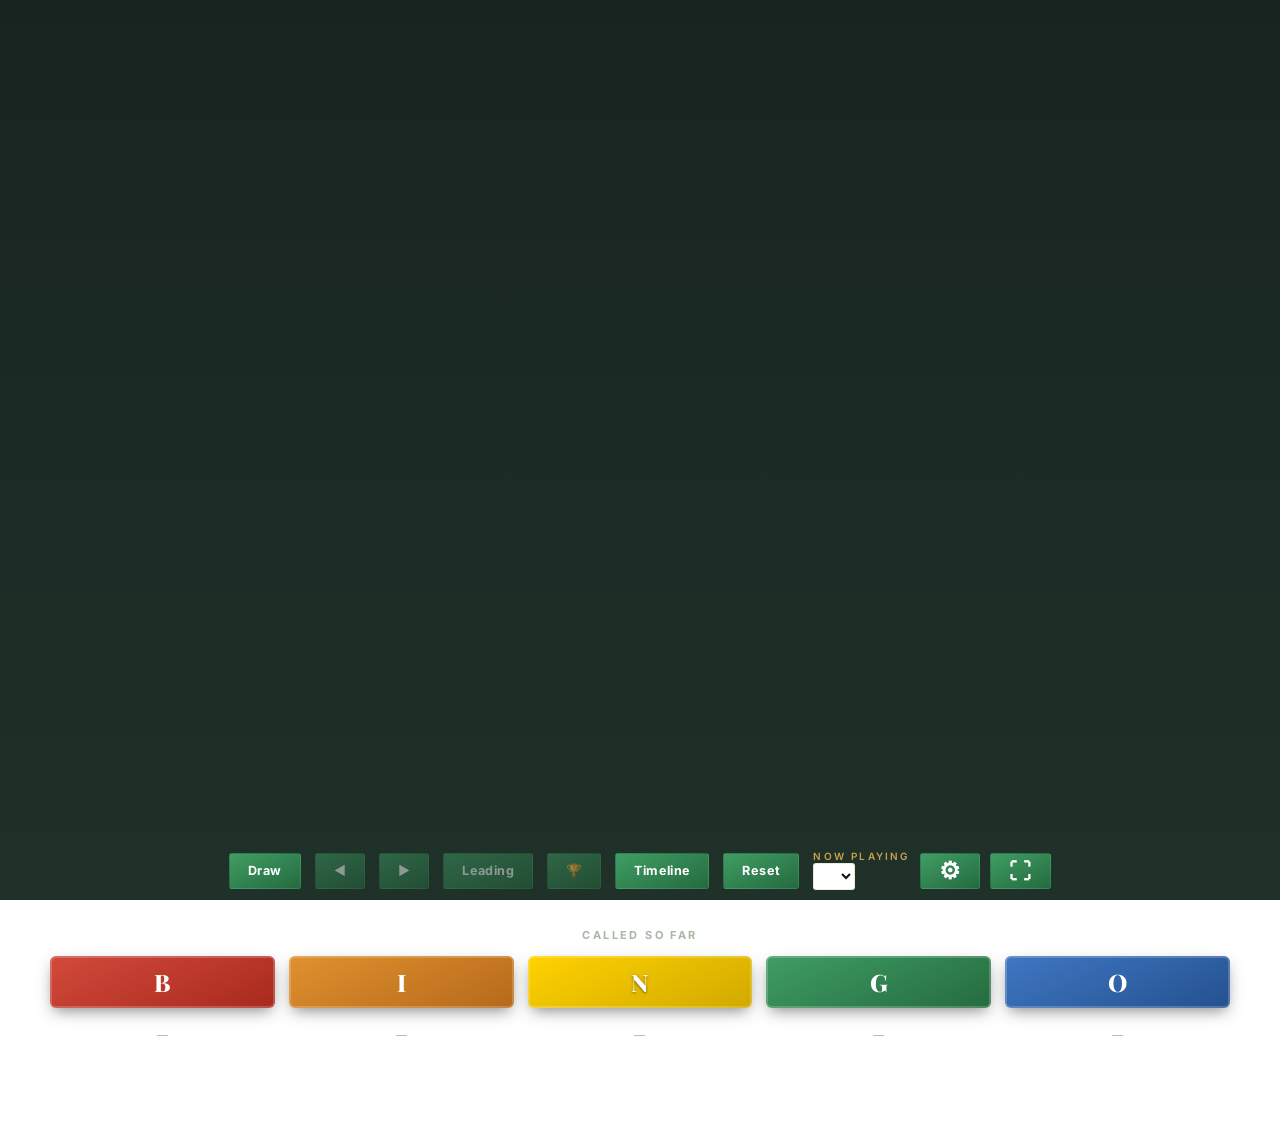
==== index.html @ 1e6166cb "Timeline: apply era colors via direct inline style on banner element Replace CSS custom property (--" ====
<!doctype html>
<html lang="en">
<head>
<meta charset="UTF-8" />
<meta name="viewport" content="width=device-width, initial-scale=1.0" />
<title>Bingo Caller</title>
<link rel="stylesheet" href="style.css?v=20260907c">
</head>
<body>

<div class="app-shell" id="appShell">

<main id="mainView">
  <div class="stage">
    <div class="plaque" id="plaque">
      <div class="frame-corner fc-tl"></div>
      <div class="frame-corner fc-tr"></div>
      <div class="frame-corner fc-bl"></div>
      <div class="frame-corner fc-br"></div>
      <div id="plaqueInner">
        <div class="placeholder">
          <div class="game-title">
            <div class="game-title-top">ART HISTORY</div>
            <div class="game-title-bingo">
              <span class="gt-b">B</span><span class="gt-i">I</span><span class="gt-n">N</span><span class="gt-g">G</span><span class="gt-o">O</span>
            </div>
          </div>
          <div class="placeholder-hint">Press "Draw" to begin</div>
        </div>
      </div>
    </div>
  </div>

  <div class="controls">
    <div class="controls-left">
      <button class="btn-primary" id="drawBtn">Draw</button>
      <button class="btn-ghost" id="backBtn" disabled title="Back">◀</button>
      <button class="btn-ghost" id="forwardBtn" disabled title="Forward">▶</button>
      <button class="btn-ghost" id="leadingBtn" disabled title="Leading card">Leading</button>
      <button class="btn-ghost" id="winnersBtn" disabled title="Winner card">🏆</button>
      <button class="btn-ghost" id="timelineBtn" title="Art History Timeline">Timeline</button>
      <button class="btn-danger" id="resetBtn">Reset</button>
    </div>
    <div class="controls-right">
      <div class="controls-set-group">
        <span class="controls-now-playing">Now Playing</span>
        <select class="set-select" id="setSwitcher" title="Switch topic set"></select>
      </div>
      <button class="icon-btn" id="setupBtn" title="Setup">⚙</button>
      <button class="icon-btn" id="fsBtn" title="Fullscreen">⛶</button>
    </div>
  </div>
</main>

<header style="display:none">
  <div class="brand">
    <h1 id="setTitle"></h1>
  </div>
  <div class="head-right">
    <div class="tally"><b id="drawnCount">0</b><b id="totalCount">0</b></div>
  </div>
</header>

<!-- ---------------- SETUP / EDITOR VIEW ---------------- -->
<div class="editor" id="editorView">

  <div class="editor-toolbar">
    <div class="toolbar-group">
      <span class="toolbar-label">Topic Set</span>
      <select class="set-select" id="editorSetSwitcher"></select>
      <button class="icon-btn" id="newSetBtn">+ New Topic</button>
      <button class="icon-btn" id="duplicateSetBtn">Duplicate</button>
      <button class="icon-btn" id="deleteSetBtn">Delete</button>
    </div>
    <div class="toolbar-group">
      <button class="btn-primary" id="backToGameBtn">← Back to Game</button>
    </div>
  </div>

  <div class="editor-toolbar">
    <div class="toolbar-group" style="flex:1; min-width:220px;">
      <span class="toolbar-label">Rename</span>
      <input type="text" class="set-name-input" id="setNameInput" placeholder="Topic name">
    </div>
    <div class="toolbar-group">
      <button class="icon-btn" id="addItemBtn">+ Add Item</button>
      <button class="icon-btn" id="bulkToggleBtn">Bulk Paste List</button>
      <button class="icon-btn" id="bulkImgBtn">Bulk Upload Images</button>
      <input type="file" id="bulkImgInput" accept="image/*" multiple style="display:none">
    </div>
  </div>

  <div class="bulk-panel" id="bulkPanel">
    <div class="bulk-hint">
      Paste one item per line, using <b>Title | Subtitle | Auction &amp; Value fact | Time Period fact | Unique fact | Born | Birthplace | Died | Death Place | Painted In | Currently Located | Column (B/I/N/G/O)</b> — the last seven are optional and can be left off entirely, or left blank but keep the pipes. This <b>replaces</b> the current item list for this topic. Example:<br>
      <code>The Great Wave off Kanagawa | Katsushika Hokusai | Individual prints have sold for over $1 million | Created around 1831 | Part of a series of 36 views of Mt. Fuji | October 31, 1760 | Edo (now Tokyo), Japan | May 10, 1849 | Edo (now Tokyo), Japan | Edo, Japan | Museum of Fine Arts, Boston, USA | I</code>
    </div>
    <textarea id="bulkTextarea" placeholder="Title | Subtitle | Auction &amp; Value fact | Time Period fact | Unique fact | Born | Birthplace | Died | Death Place | Painted In | Currently Located | Column&#10;Title | Subtitle | Auction &amp; Value fact | Time Period fact | Unique fact | Born | Birthplace | Died | Death Place | Painted In | Currently Located | Column&#10;..."></textarea>
    <div style="display:flex; gap:10px;">
      <button class="btn-primary" id="bulkApplyBtn">Replace Items</button>
      <button class="btn-ghost" id="bulkCancelBtn">Cancel</button>
    </div>
  </div>

  <div class="items-table" id="itemsTable"></div>

  <div class="setup-footer">
    <button class="btn-primary" id="backToGameBtn2">← Back to Game</button>
  </div>
</div>

</div><!-- /app-shell -->

<!-- ---------------- CALLED-SO-FAR BINGO BOARD ---------------- -->
<div class="columns-wrap" id="columnsWrap">
  <div class="columns-title">Called So Far</div>
  <div class="bingo-columns" id="bingoColumns">
    <div class="bcol">
      <div class="bcol-header col-b">B</div>
      <div class="bcol-list" id="bcol-list-B"><div class="bcol-empty">—</div></div>
    </div>
    <div class="bcol">
      <div class="bcol-header col-i">I</div>
      <div class="bcol-list" id="bcol-list-I"><div class="bcol-empty">—</div></div>
    </div>
    <div class="bcol">
      <div class="bcol-header col-n">N</div>
      <div class="bcol-list" id="bcol-list-N"><div class="bcol-empty">—</div></div>
    </div>
    <div class="bcol">
      <div class="bcol-header col-g">G</div>
      <div class="bcol-list" id="bcol-list-G"><div class="bcol-empty">—</div></div>
    </div>
    <div class="bcol">
      <div class="bcol-header col-o">O</div>
      <div class="bcol-list" id="bcol-list-O"><div class="bcol-empty">—</div></div>
    </div>
  </div>
</div>

<div class="toast" id="toast"></div>

<script src="seed-data.js?v=20260818e"></script>
<script src="app.js?v=20260907c"></script>
</body>
</html>
---- style.css ----
@import url('https://fonts.googleapis.com/css2?family=Playfair+Display:ital,wght@0,600;0,700;0,900;1,600&family=Inter:wght@400;500;600;700&display=swap');

  :root{
    --wall: #f7f7f5;
    --wall-2: #e9eae6;
    --panel: #ffffff;
    --panel-2: #eef0eb;
    --frame: #96721c;
    --frame-dim: #b89a4a;
    --ivory: #111111;
    --stone: #3f3f3f;
    --stone-dim: #6a6a6a;
    --oxblood: #a5342a;
    --oxblood-2: #8a2a1e;
    --shadow: rgba(0,0,0,0.16);
    --page-bg: #182420;
    --page-bg-2: #203129;
    --chrome-text: #f4efe2;
    --chrome-text-dim: #a8b6a4;
    --chrome-frame: #c8a24a;
    --chrome-danger: #d99b8c;
    --chrome-danger-hover: #f0c3b7;
  }

  *{ box-sizing: border-box; }
  html,body{ height:auto; min-height:100%; }
  body{
    margin:0;
    background: linear-gradient(180deg, var(--page-bg) 0%, var(--page-bg-2) 100%);
    background-attachment: fixed;
    color: var(--ivory);
    font-family: 'Inter', system-ui, sans-serif;
    overflow-x:hidden;
  }

  .app-shell{
    position:relative;
    height: 100vh;
    height: 100dvh;
    display:flex;
    flex-direction:column;
    overflow:hidden;
  }

  a{ color:inherit; }

  /* ---------- header (bottom bar) ---------- */
  header{
    position:relative; z-index:2;
    flex-shrink:0;
    display:flex; align-items:center; justify-content:space-between;
    gap:12px; flex-wrap:wrap;
    padding: 8px clamp(12px,3vw,32px);
    border-top: 1px solid rgba(200,162,74,0.18);
  }
  .brand{ display:flex; align-items:baseline; gap:10px; min-width:0; }
  .brand .eyebrow{
    font-size:11px; letter-spacing:0.22em; text-transform:uppercase; color: var(--chrome-frame);
    font-weight:600; white-space:nowrap;
  }
  .brand h1{
    font-family:'Playfair Display', serif;
    font-weight:700; font-size: clamp(17px,2.4vw,24px);
    margin:0; letter-spacing:0.01em; color: var(--chrome-text);
    overflow:hidden; text-overflow:ellipsis; white-space:nowrap; max-width:46vw;
  }
  .head-right{ display:flex; align-items:center; gap:10px; flex-wrap:wrap; }
  .tally{
    font-variant-numeric: tabular-nums;
    font-size:13px; color: var(--chrome-text-dim);
    letter-spacing:0.04em; white-space:nowrap;
    display:none;
  }
  .tally b{ color:var(--chrome-text); font-weight:700; }

  select, .icon-btn, .set-select{
    font-family:'Inter', sans-serif;
    background: var(--panel);
    color: var(--ivory);
    border:1px solid rgba(200,162,74,0.25);
    border-radius:3px;
    padding: 8px 10px;
    font-size:12.5px;
    cursor:pointer;
  }
  .icon-btn{ color: var(--stone); }
  .icon-btn:hover{ color: var(--ivory); border-color: rgba(0,0,0,0.35); }
  #setupBtn{ font-size:23.5px; line-height:1; padding-top:6px !important; padding-bottom:6px !important; }
  #fsBtn{ font-size:22px; line-height:1; }

  /* ---------- stage ---------- */
  main{
    position:relative; z-index:1;
    flex:1;
    min-height:0;
    overflow:hidden;
    display:flex; flex-direction:column; align-items:center; justify-content:center;
    padding: clamp(12px,3vw,32px) clamp(16px,4vw,40px) 10px;
    gap: clamp(10px,2vw,20px);
  }

  .stage{
    width:min(1180px, 94vw);
    flex:1;
    min-height:0;
    position:relative;
    display:flex; align-items:center; justify-content:center;
  }

  .plaque{
    position:relative;
    width:100%;
    height:100%;
    border-radius: 6px;
    background: linear-gradient(155deg, var(--plaque-a, #ffffff), var(--plaque-b, #eceae4));
    box-shadow: 0 30px 60px -20px var(--shadow), inset 0 0 0 1px rgba(255,255,255,0.04);
    display:flex; flex-direction:column; align-items:center; justify-content:center;
    text-align:center;
    padding: 6% 8%;
    opacity:0; transform: scale(0.94);
    transition: opacity 480ms cubic-bezier(.2,.8,.2,1), transform 480ms cubic-bezier(.2,.8,.2,1);
  }
  .plaque.show{ opacity:1; transform: scale(1); }
  .plaque.revealed{ padding: 3.5% 4%; }

  #plaqueInner{ width:100%; height:100%; display:flex; flex-direction:column; align-items:center; justify-content:center; }

  .reveal-split{
    width:100%; height:100%;
    display:flex; flex-direction:row; align-items:stretch;
    gap: clamp(20px,3vw,40px);
  }
  .reveal-media{
    flex:1 1 56%; min-width:0; height:100%;
    display:flex; align-items:center; justify-content:center; overflow:hidden;
    perspective: 1400px;
  }
  .flip-inner{
    position:relative; width:100%; height:100%;
    transform-style: preserve-3d;
    transition: transform 900ms cubic-bezier(.45,.15,.2,1.05);
  }
  .flip-inner.flipped{ transform: rotateY(180deg); }
  .flip-inner.no-anim{ transition:none; }
  .flip-face{
    position:absolute; inset:0;
    backface-visibility: hidden;
    -webkit-backface-visibility: hidden;
    display:flex; align-items:center; justify-content:center;
    border-radius:8px;
  }
  .flip-front{
    flex-direction:column; gap:12px;
    border:1px dashed rgba(200,162,74,0.35);
    background: #c0bdc4;
    color: #4a4a4a;
  }
  .card-back-glyph{ font-size:36px; opacity:0.7; animation: pulse-glyph 1.6s ease-in-out infinite; }
  @keyframes pulse-glyph{ 0%,100%{ opacity:0.45; } 50%{ opacity:0.85; } }
  .card-back-text{ font-size:12px; letter-spacing:0.1em; text-transform:uppercase; }
  .flip-back{
    transform: rotateY(180deg);
    background: #c0bdc4;
    overflow:hidden;
  }
  .flip-back.placeholder-media{
    flex-direction:column; gap:14px;
    border:1px dashed rgba(200,162,74,0.35);
    color:#4a4a4a; text-align:center; padding:24px;
  }
  .placeholder-icon{ font-size:34px; opacity:0.6; }
  .placeholder-text{ font-size:12.5px; letter-spacing:0.04em; }
  .reveal-info{
    flex:1 1 44%; min-width:0; min-height:0; height:100%;
    display:flex; flex-direction:column; justify-content:flex-start;
    text-align:left; overflow-y:auto; padding-right:4px;
    scrollbar-width:thin; scrollbar-color: rgba(200,162,74,0.5) transparent;
  }
  .reveal-info::-webkit-scrollbar{ width:5px; }
  .reveal-info::-webkit-scrollbar-track{ background:transparent; }
  .reveal-info::-webkit-scrollbar-thumb{ background:rgba(200,162,74,0.45); border-radius:3px; }
  .reveal-info .action-row{ justify-content:flex-start; }
  .reveal-info .fact-panel{ max-width:none; }

  .frame-corner{
    position:absolute; width:34px; height:34px;
    border: 2px solid var(--frame);
    opacity:0;
    transition: opacity 400ms ease 220ms, transform 500ms cubic-bezier(.2,.8,.2,1) 220ms;
  }
  .plaque.show .frame-corner{ opacity:0.9; }
  .fc-tl{ top:14px; left:14px; border-right:none; border-bottom:none; transform: translate(-6px,-6px); }
  .fc-tr{ top:14px; right:14px; border-left:none; border-bottom:none; transform: translate(6px,-6px); }
  .fc-bl{ bottom:14px; left:14px; border-right:none; border-top:none; transform: translate(-6px,6px); }
  .fc-br{ bottom:14px; right:14px; border-left:none; border-top:none; transform: translate(6px,6px); }
  .plaque.show .fc-tl{ transform:translate(0,0); }
  .plaque.show .fc-tr{ transform:translate(0,0); }
  .plaque.show .fc-bl{ transform:translate(0,0); }
  .plaque.show .fc-br{ transform:translate(0,0); }

  .draw-index{
    font-size:11px; letter-spacing:0.28em; text-transform:uppercase;
    color: var(--frame); font-weight:700; margin-bottom:14px; opacity:0.9;
    display:flex; align-items:center; gap:8px;
  }
  .draw-col-banner{
    width:100%; border-radius:8px; margin-bottom:18px;
    padding:10px 16px;
    box-shadow: 0 3px 10px -3px rgba(0,0,0,0.3);
    display:flex; align-items:center; justify-content:center;
    font-family:'Playfair Display', serif; font-weight:900;
    font-size:32px; color:#ffffff; letter-spacing:0.06em;
    box-shadow: 0 6px 18px -4px rgba(0,0,0,0.38);
    opacity:0; transform:translateY(-6px);
    animation: banner-in 380ms cubic-bezier(.2,.8,.2,1) forwards;
  }
  @keyframes banner-in{ to{ opacity:1; transform:translateY(0); } }
  .draw-col-banner.letter-b{ background: linear-gradient(155deg, #d24a3c, #a8291d); }
  .draw-col-banner.letter-i{ background: linear-gradient(155deg, #e0912f, #b6691a); }
  .draw-col-banner.letter-n{ background: linear-gradient(155deg, #ffd200, #d1a900); color:#222; text-shadow: 0 1px 3px rgba(0,0,0,0.45); }
  .draw-col-banner.letter-g{ background: linear-gradient(155deg, #3f9d64, #256b3f); }
  .draw-col-banner.letter-o{ background: linear-gradient(155deg, #3f77c2, #24518f); }

  .letter-badge{
    display:inline-flex; align-items:center; justify-content:center;
    width:52px; height:52px; border-radius:50%;
    font-family:'Playfair Display', serif; font-weight:800;
    font-size:26px; color:#ffffff;
    flex-shrink:0;
    box-shadow: 0 6px 16px -4px rgba(0,0,0,0.5), inset 0 0 0 2px rgba(255,255,255,0.25);
    opacity:0; transform: scale(0.8);
    animation: badge-in 420ms cubic-bezier(.2,.8,.2,1) forwards;
  }
  @keyframes badge-in{ to{ opacity:1; transform:scale(1); } }
  .letter-badge.letter-b{ background: linear-gradient(155deg, #d24a3c, #a8291d); }
  .letter-badge.letter-i{ background: linear-gradient(155deg, #e0912f, #b6691a); }
  .letter-badge.letter-n{ background: linear-gradient(155deg, #ffd200, #d1a900); text-shadow: 0 1px 3px rgba(0,0,0,0.55); }
  .letter-badge.letter-g{ background: linear-gradient(155deg, #3f9d64, #256b3f); }
  .letter-badge.letter-o{ background: linear-gradient(155deg, #3f77c2, #24518f); }

  .artist-block{
    display:inline-flex; align-items:flex-start; gap:12px;
    margin-top:14px; text-align:left;
  }
  .artist-text{ display:flex; flex-direction:column; }
  .artist-text .art-subtitle{ margin-top:0; }
  .artist-text .art-subtitle-meta{ margin-top:4px; }

  /* Artist block as white card in reveal info panel */
  .reveal-info .artist-block{
    display:block; width:100%;
    background:#ffffff; border-radius:10px;
    border:1px solid rgba(0,0,0,0.08);
    padding:14px 20px;
    box-shadow:0 2px 6px -2px rgba(0,0,0,0.1);
    margin-top:12px;
  }
  .reveal-info .artist-text{ display:flex; flex-direction:column; }
  .reveal-info .art-subtitle{
    display:flex; align-items:center; gap:8px;
    font-size:24px; color:#111111;
    font-family: system-ui, -apple-system, sans-serif;
    letter-spacing:0.08em; text-transform:uppercase; font-weight:700;
    margin-top:0;
  }
  .artist-palette-icon{ font-size:1em; line-height:1; position:relative; left:-8px; }
  .reveal-info .art-subtitle-meta{ margin-top:6px; }

  .art-title{
    font-family:'Playfair Display', serif;
    font-weight:800; font-style:italic;
    font-size: clamp(22px, 4.2vw, 40px);
    line-height:1.15; max-width: 92%; color: var(--ivory);
  }
  .art-date{
    margin-top:4px;
    font-size: clamp(15px, 1.62vw, 17.5px);
    letter-spacing:0.04em; color: var(--stone-dim);
    font-style:italic;
  }
  .art-date-dot{ opacity:0.45; font-style:normal; }
  .art-subtitle{
    margin-top:12px;
    font-size: clamp(17px, 2vw, 21.5px);
    letter-spacing:0.05em; color: var(--stone);
    text-transform:uppercase; font-weight:600;
  }
  .art-subtitle::before{ content:""; }
  .art-subtitle-meta{
    margin-top:4px;
    font-size: clamp(13.5px, 1.42vw, 16px);
    line-height:1.5;
    letter-spacing:0.02em; color: var(--stone-dim);
    text-transform:none; font-weight:400; font-style:italic;
  }

  .placeholder{
    position:relative;
    display:flex; flex-direction:column; align-items:center; justify-content:center;
    gap: clamp(16px,3vh,36px);
    text-align:center;
    width:100%; height:100%;
  }
  .game-title{ display:flex; flex-direction:column; align-items:center; gap:0.1em; }
  .game-title-top{
    font-family: 'Arial Black', 'Arial Bold', Arial, sans-serif;
    font-weight:900;
    font-size: clamp(28px,5vw,72px);
    letter-spacing:0.12em;
    text-transform:uppercase;
    color: #111111;
    line-height:1.1;
  }
  .game-title-bingo{
    display:flex; gap:0.08em;
    line-height:1;
  }
  .game-title-bingo span{
    font-family: 'Arial Black', 'Arial Bold', Arial, sans-serif;
    font-weight:900;
    font-size: clamp(52px,10vw,140px);
    text-transform:uppercase;
    display:inline-flex; align-items:center; justify-content:center;
    width:1.1em; height:1.1em;
    border-radius:0.12em;
    color:#fff;
  }
  .gt-b{ background: linear-gradient(155deg, #d24a3c, #a8291d); }
  .gt-i{ background: linear-gradient(155deg, #e0912f, #b6691a); }
  .gt-n{ background: linear-gradient(155deg, #ffd200, #d1a900); color:#222; }
  .gt-g{ background: linear-gradient(155deg, #3f9d64, #256b3f); }
  .gt-o{ background: linear-gradient(155deg, #3f77c2, #24518f); }
  .placeholder-hint{
    position:absolute; bottom:0; left:0; right:0;
    color: var(--stone-dim);
    font-family:'Playfair Display', serif;
    font-style:italic;
    font-size: clamp(14px,1.8vw,20px);
    opacity:0.7;
  }

  .reveal-img{
    position:absolute; inset:0;
    width:100%; height:100%;
    object-fit:contain;
    opacity:0; transform: scale(0.97);
    animation: img-in 380ms cubic-bezier(.2,.8,.2,1) forwards;
  }
  @keyframes img-in{ to{ opacity:1; transform:none; } }

  .action-row{
    margin-top:20px; display:flex; gap:12px; flex-wrap:wrap; justify-content:center;
    opacity:0; transform: translateY(4px);
    animation: link-in 420ms cubic-bezier(.2,.8,.2,1) 380ms forwards;
  }
  @keyframes link-in{ to{ opacity:1; transform:none; } }

  .view-link{
    display:inline-flex; align-items:center; gap:8px;
    font-family:'Inter', sans-serif;
    font-size:12.5px; font-weight:700; letter-spacing:0.06em; text-transform:uppercase;
    color: #241a0c;
    background: linear-gradient(180deg, #d9b45e, var(--frame));
    padding: 10px 18px; border-radius: 3px; text-decoration:none;
    box-shadow: 0 6px 16px -6px rgba(0,0,0,0.5);
    transition: filter 150ms ease, transform 150ms ease;
    border:none; cursor:pointer;
  }
  .view-link:hover{ filter: brightness(1.08); }
  .view-link:active{ transform: translateY(1px); }
  .view-link.secondary{
    background: transparent; color: var(--stone); border:1px solid rgba(0,0,0,0.18);
  }
  .view-link.secondary:hover{ color: var(--ivory); border-color: rgba(0,0,0,0.4); }

  .view-hint{
    margin-top:8px; font-size:11px; color: var(--stone-dim); font-style:italic; text-align:center;
    opacity:0; animation: link-in 420ms cubic-bezier(.2,.8,.2,1) 380ms forwards;
  }

  .fact-panel{
    margin-top:12px; max-width:520px;
    opacity:0; transform: translateY(4px);
    animation: img-in 360ms cubic-bezier(.2,.8,.2,1) forwards;
  }
  .fact-label{
    font-size:16px; letter-spacing:0.22em; text-transform:uppercase; color: var(--frame);
    font-weight:700; margin-bottom:6px;
    display:flex; align-items:center; gap:6px;
  }
  .clock-icon{
    width:1em; height:1em; flex-shrink:0;
  }
  .fact-block{
    background:#ffffff; border-radius:10px;
    border:1px solid rgba(0,0,0,0.08);
    padding:14px 20px;
    box-shadow:0 2px 6px -2px rgba(0,0,0,0.1);
  }
  .fact-block + .fact-block{ margin-top:12px; }
  .fact-text{
    font-size: clamp(16px,1.9vw,19px); line-height:1.5; color: var(--ivory); opacity:0.92;
  }

  .controls{ flex-shrink:0; display:flex; align-items:center; justify-content:space-between; gap:14px; flex-wrap:wrap; }
  .controls-left{ display:flex; gap:14px; align-items:center; flex-wrap:wrap; }
  .controls-right{ display:flex; gap:10px; align-items:center; flex-wrap:wrap; margin-left:auto; }
  .controls-set-group{ display:flex; flex-direction:column; align-items:flex-start; gap:2px; }
  .controls-now-playing{ font-size:10px; letter-spacing:0.22em; text-transform:uppercase; color:var(--chrome-frame); font-weight:600; white-space:nowrap; line-height:1; }
  .controls-set-group .set-select{ padding-top:4px; padding-bottom:4px; }
  button{
    font-family:'Inter', sans-serif; font-weight:700; font-size:14px; letter-spacing:0.03em;
    border-radius: 3px; padding: 14px 28px; cursor:pointer; border:1px solid transparent;
    transition: transform 150ms ease, filter 150ms ease, background 150ms ease;
  }
  button:active{ transform: translateY(1px); }
  button:focus-visible{ outline: 2px solid var(--frame); outline-offset:3px; }
  .btn-primary{ background: linear-gradient(180deg, #d9b45e, var(--frame)); color: #241a0c; }
  .btn-primary:hover{ filter: brightness(1.06); }
  .btn-primary:disabled{ background: #e3e3df; color: #9a9a93; cursor:not-allowed; filter:none; }
  .btn-ghost{ background: transparent; color: var(--stone); border-color: rgba(0,0,0,0.16); }
  .btn-ghost:hover{ color: var(--ivory); border-color: rgba(0,0,0,0.4); }
  .btn-ghost:disabled{ color:#b5b5b0; border-color:rgba(0,0,0,0.08); cursor:not-allowed; }

  /* Controls row: green gradient, white text up; black text hover; 10% shrink + 40% darker on click */
  .controls button, .controls .icon-btn{
    box-sizing:border-box; height:36px; padding-top:0; padding-bottom:0;
    display:inline-flex; align-items:center; justify-content:center;
    background:linear-gradient(155deg, #3f9d64, #256b3f); color:#ffffff; border-color:transparent;
  }
  .controls button{ font-size:12.6px; padding-left:18px; padding-right:18px; }
  .controls button:hover, .controls .icon-btn:hover{ color:#111111; filter:brightness(1.1); }
  .controls button:active, .controls .icon-btn:active{ transform:scale(0.9); filter:brightness(0.6); }
  .controls button:disabled, .controls .icon-btn:disabled{
    background:linear-gradient(155deg, #3f9d64, #256b3f); color:#fff; opacity:0.5; filter:none; border-color:transparent; cursor:not-allowed;
  }

  #winnersBtn.winning{
    background: linear-gradient(180deg, #d9b45e, var(--frame));
    color: #241a0c; border-color: transparent; font-weight:800;
    animation: winner-pulse 1.4s ease-in-out infinite;
  }
  @keyframes winner-pulse{ 0%,100%{ filter:brightness(1); } 50%{ filter:brightness(1.18); } }

  .winner-star{
    position:fixed; pointer-events:none; z-index:9999;
    font-size:10px; line-height:1;
    animation: winner-star-fly 1.3s ease-out both;
  }
  @keyframes winner-star-fly{
    0%  { transform:translate(0,0) scale(0.2) rotate(0deg);
          color:#ffffff; text-shadow:0 0 6px rgba(255,255,255,1); opacity:1; }
    40% { color:#ffe066; text-shadow:0 0 8px rgba(255,210,0,0.9); opacity:1; }
    70% { transform:translate(var(--mx),var(--my)) scale(1.15) rotate(calc(var(--spin)*0.55));
          color:#ffd700; text-shadow:0 0 10px rgba(255,180,0,0.7); opacity:1; }
    100%{ transform:translate(var(--dx),var(--dy)) scale(0.5) rotate(var(--spin));
          color:#ffd700; text-shadow:none; opacity:0; }
  }

  kbd{ font-family: inherit; background: rgba(244,239,226,0.1); border:1px solid rgba(244,239,226,0.25); color: var(--chrome-text); padding:1px 6px; border-radius:3px; font-size:11px; }
  .hint{ flex-shrink:0; font-size:12px; color: var(--chrome-text-dim); text-align:center; }

  /* ---------- called-so-far bingo board (below the app-shell, page scrolls) ---------- */
  .columns-wrap{
    position:relative; z-index:1;
    width:min(1180px, 94vw);
    margin: 0 auto;
    padding: 28px 0 70px;
  }
  .columns-title{
    font-size:11px; letter-spacing:0.22em; text-transform:uppercase;
    color: var(--chrome-text-dim); font-weight:700;
    margin-bottom:14px; text-align:center;
  }
  .bingo-columns{
    display:grid; grid-template-columns: repeat(5, 1fr); gap:14px;
  }
  .bcol{ display:flex; flex-direction:column; gap:10px; min-width:0; }
  .bcol-header{
    position:sticky; top:0; z-index:3;
    display:flex; align-items:center; justify-content:center;
    height:52px; border-radius:6px;
    font-family:'Playfair Display', serif; font-weight:800; font-size:24px; color:#ffffff;
    box-shadow: 0 6px 16px -4px rgba(0,0,0,0.5), inset 0 0 0 2px rgba(255,255,255,0.2);
  }
  .bcol-header.col-b{ background: linear-gradient(155deg, #d24a3c, #a8291d); }
  .bcol-header.col-i{ background: linear-gradient(155deg, #e0912f, #b6691a); }
  .bcol-header.col-n{ background: linear-gradient(155deg, #ffd200, #d1a900); text-shadow: 0 1px 3px rgba(0,0,0,0.55); }
  .bcol-header.col-g{ background: linear-gradient(155deg, #3f9d64, #256b3f); }
  .bcol-header.col-o{ background: linear-gradient(155deg, #3f77c2, #24518f); }
  .bcol-list{ display:flex; flex-direction:column; gap:10px; }
  .bcol-empty{ font-size:11px; color: var(--chrome-text-dim); font-style:italic; text-align:center; padding:10px 0; }

  .bcard{
    background: var(--panel); border:1px solid rgba(200,162,74,0.18); border-radius:6px;
    padding:6px; cursor:pointer; position:relative; min-width:0;
    animation: chip-in 320ms cubic-bezier(.2,.8,.2,1);
    transition: border-color 150ms ease, background 150ms ease;
  }
  .bcard:hover{ border-color: rgba(200,162,74,0.5); background: var(--panel-2); }
  @keyframes chip-in{ from{ opacity:0; transform: translateY(6px);} to{ opacity:1; transform:none; } }
  .bcard-num{
    position:absolute; top:5px; left:5px; z-index:2;
    background: rgba(10,14,11,0.7); color: #e8c468;
    font-size:8.5px; font-weight:700; letter-spacing:0.03em;
    padding:2px 5px; border-radius:3px;
  }
  .bcard-thumb{
    width:100%; aspect-ratio: 4 / 3; border-radius:4px; overflow:hidden;
    background: var(--wall); margin-bottom:6px;
    display:flex; align-items:center; justify-content:center;
    font-size:18px; color: var(--stone-dim);
  }
  .bcard-thumb img{ width:100%; height:100%; object-fit:contain; display:block; }
  .bcard-title{
    font-family:'Playfair Display', serif; font-weight:600;
    font-size:10.5px; line-height:1.3; color: var(--ivory);
    margin-bottom:2px;
    display:-webkit-box; -webkit-line-clamp:2; -webkit-box-orient:vertical; overflow:hidden;
  }
  .bcard-artist{
    font-size:9.5px; font-weight:800; letter-spacing:0.02em; color: var(--stone);
    display:-webkit-box; -webkit-line-clamp:1; -webkit-box-orient:vertical; overflow:hidden;
  }

  /* ---------- fullscreen lightbox (bingo column card click) ---------- */
  .lightbox-backdrop{
    position:fixed; inset:0; background:rgba(0,0,0,0.82); backdrop-filter:blur(3px);
    z-index:60; display:flex; align-items:center; justify-content:center;
    padding:32px; cursor:zoom-out;
  }
  .lightbox-box{
    width:min(92vw, 1100px); height:min(88vh, 900px);
    display:flex; flex-direction:column; cursor:default;
    box-shadow: 0 24px 80px rgba(0,0,0,0.7);
    position:relative;
  }
  .lightbox-close{
    position:absolute; top:-18px; right:-18px;
    background:#333; border:none;
    color:#fff; font-size:22px; line-height:1; width:36px; height:36px;
    border-radius:50%; cursor:pointer; z-index:1;
    display:flex; align-items:center; justify-content:center;
  }
  .lightbox-close:hover{ background:#555; }
  .lightbox-frame{
    flex:1 1 0; background:#fff; min-height:0;
    display:flex; align-items:center; justify-content:center;
    padding:2%; overflow:hidden;
  }
  .lightbox-img{
    display:block; width:100%; height:100%;
    object-fit:contain;
  }
  .lightbox-no-img{
    font-size:80px; opacity:0.4;
  }
  .lightbox-caption{
    background:#c0bdc4; color:#111; width:100%; flex-shrink:0;
    padding:12px 18px; display:flex; flex-wrap:wrap; align-items:center;
    gap:10px; font-family: sans-serif;
  }
  .lightbox-badge{
    flex-shrink:0; font-size:28px; font-weight:800; width:48px; height:48px;
    border-radius:50%; display:flex; align-items:center; justify-content:center;
    font-family:'Playfair Display', serif; color:#fff;
  }
  .lightbox-badge.letter-b{ background: linear-gradient(155deg, #d24a3c, #a8291d); }
  .lightbox-badge.letter-i{ background: linear-gradient(155deg, #e0912f, #b6691a); }
  .lightbox-badge.letter-n{ background: linear-gradient(155deg, #ffd200, #d1a900); color:#222; text-shadow: 0 1px 3px rgba(0,0,0,0.55); }
  .lightbox-badge.letter-g{ background: linear-gradient(155deg, #3f9d64, #256b3f); }
  .lightbox-badge.letter-o{ background: linear-gradient(155deg, #3f77c2, #24518f); }
  .lightbox-text{ display:flex; flex-wrap:wrap; align-items:baseline; gap:6px; }
  .lightbox-title{
    font-family:'Playfair Display', serif !important;
    font-size:26px; font-weight:900; letter-spacing:0.01em;
  }
  .lightbox-artist{
    font-size:19px; font-weight:400; opacity:0.75;
  }
  .lightbox-medium{
    font-size:19px; font-weight:400; opacity:0.6; font-style:italic;
  }
  .lightbox-dot{ opacity:0.35; font-size:19px; }
  .lightbox-year{
    font-size:19px; font-weight:400; opacity:0.6;
  }

  /* ---------- modal (for revisiting past draws) ---------- */
  .modal-backdrop{
    position:fixed; inset:0; background:rgba(10,14,11,0.72); backdrop-filter: blur(2px);
    display:flex; align-items:center; justify-content:center; z-index:50; padding:20px;
  }
  .modal-card{
    background: var(--panel-2); border:1px solid rgba(200,162,74,0.3); border-radius:6px;
    max-width:560px; width:100%; max-height:85vh; overflow:auto; padding:26px;
    text-align:center;
  }
  .modal-close{
    float:right; background:transparent; border:none; color:var(--stone); font-size:20px; cursor:pointer; padding:0 4px;
  }
  .cm-nav-btn{
    background:transparent; border:1px solid rgba(82,61,14,0.4); color:#523d0e;
    font-size:16px; line-height:1; width:28px; height:28px; border-radius:4px;
    cursor:pointer; display:flex; align-items:center; justify-content:center; padding:0; flex-shrink:0;
  }
  .cm-nav-btn:hover{ background: rgba(82,61,14,0.12); }
  .modal-info-row{
    display:inline-flex; align-items:center; gap:14px;
    margin-top:16px; text-align:left;
  }
  .modal-info-text{ display:flex; flex-direction:column; }
  .modal-info-text .art-title{ margin-top:0; }

  /* ---------- full virtual card popup (leading/winning card) ---------- */
  .card-modal{
    position:relative;
    background: linear-gradient(180deg, #edeaf1 0%, #b5b2b9 100%);
    border:1px solid rgba(200,162,74,0.35); border-radius:8px;
    max-width:640px; width:100%; max-height:92vh; overflow:auto; padding:22px;
  }
  .card-modal > .modal-close{
    position:absolute; top:10px; right:10px;
  }
  .bingo-strip{ display:grid; grid-template-columns:repeat(5,1fr); gap:6px; margin-bottom:8px; }
  .bingo-strip-letter{
    display:flex; align-items:center; justify-content:center; height:38px; border-radius:4px;
    font-family:'Playfair Display', serif; font-weight:800; font-size:18px; color:#ffffff;
  }
  .bingo-strip-letter.col-b{ background: linear-gradient(155deg, #d24a3c, #a8291d); }
  .bingo-strip-letter.col-i{ background: linear-gradient(155deg, #e0912f, #b6691a); }
  .bingo-strip-letter.col-n{ background: linear-gradient(155deg, #ffd200, #d1a900); text-shadow: 0 1px 3px rgba(0,0,0,0.55); }
  .bingo-strip-letter.col-g{ background: linear-gradient(155deg, #3f9d64, #256b3f); }
  .bingo-strip-letter.col-o{ background: linear-gradient(155deg, #3f77c2, #24518f); }

  .card-grid{ display:grid; grid-template-columns:repeat(5,1fr); gap:6px; }
  .cm-cell{
    aspect-ratio: 1 / 1; border-radius:5px; background: #a8a4ad;
    border:1px solid rgba(200,162,74,0.12);
    display:flex; flex-direction:column; align-items:center; justify-content:center; gap:3px;
    padding:4px; text-align:center; overflow:hidden; position:relative;
    transition: background 200ms ease;
  }
  .cm-cell.called{ background: var(--panel); border-color: rgba(200,162,74,0.3); }
  .cm-cell.free{
    background:#0c0f0c; border-color: rgba(200,162,74,0.4);
    color: #e8c468; font-weight:800; font-size:14.3px; letter-spacing:0.06em;
  }
  .cm-cell.online{ box-shadow: 0 0 0 2px #d30019, 0 0 14px rgba(211,0,25,0.5); }
  .cm-thumb{
    width:72%; aspect-ratio:1/1; border-radius:3px; overflow:hidden; background: var(--wall);
    display:flex; align-items:center; justify-content:center; font-size:16px;
  }
  .cm-thumb img{ width:100%; height:100%; object-fit:cover; display:block; }
  .cm-title{
    font-size:7.5px; line-height:1.15; color: var(--ivory); font-weight:600;
    display:-webkit-box; -webkit-line-clamp:2; -webkit-box-orient:vertical; overflow:hidden;
  }
  .card-modal-bottom{
    display:flex; align-items:center; gap:10px;
    margin-top:12px; padding-top:10px; border-top:1px solid rgba(200,162,74,0.2);
  }
  .card-modal-status{
    flex:1; text-align:center; font-size:13px; color: var(--stone);
  }
  .card-modal-status.win{ color: #523d0e; font-weight:700; }

  /* ---------- big winning-line reveal (click a completed line's cells) ---------- */
  .win-modal{
    background: linear-gradient(180deg, #edeaf1 0%, #b5b2b9 100%);
    border:1px solid rgba(200,162,74,0.35); border-radius:10px;
    max-width:1400px; width:96vw; max-height:92vh; overflow:auto;
    padding: clamp(16px,3vw,32px);
  }
  .win-modal-title{
    text-align:center; font-family:'Playfair Display', serif; font-weight:800;
    font-size: clamp(20px,3vw,30px); color:#111111;
    margin-bottom: clamp(16px,3vw,26px);
    display:flex; align-items:center; justify-content:center; gap:12px; flex-wrap:wrap;
  }
  .win-modal-card{
    font-size:13px; color:#523d0e; font-weight:700; letter-spacing:0.08em; text-transform:uppercase;
    background: rgba(82,61,14,0.1); padding:4px 10px; border-radius:20px;
  }
  .win-modal-row{
    display:flex; gap: clamp(8px,1.5vw,14px); justify-content:center; align-items:stretch; flex-wrap:wrap;
  }
  .win-tile{
    flex:1 1 0; min-width:130px; max-width:260px;
    display:flex; flex-direction:column;
    background:#ffffff; border-radius:8px;
    box-shadow: 0 8px 20px -6px rgba(0,0,0,0.28);
    padding: 8px 8px 0;
  }
  .win-tile-banner{
    border-radius:8px; padding:11px 10px; flex-shrink:0; margin-bottom:8px;
    display:flex; align-items:center; justify-content:center;
    font-family:'Playfair Display', serif; font-weight:900;
    font-size:28px; color:#ffffff; letter-spacing:0.06em;
    box-shadow: 0 3px 10px -3px rgba(0,0,0,0.3);
  }
  .win-tile-banner.letter-b{ background: linear-gradient(155deg, #d24a3c, #a8291d); }
  .win-tile-banner.letter-i{ background: linear-gradient(155deg, #e0912f, #b6691a); }
  .win-tile-banner.letter-n{ background: linear-gradient(155deg, #ffd200, #d1a900); color:#222; text-shadow: 0 1px 3px rgba(0,0,0,0.45); }
  .win-tile-banner.letter-g{ background: linear-gradient(155deg, #3f9d64, #256b3f); }
  .win-tile-banner.letter-o{ background: linear-gradient(155deg, #3f77c2, #24518f); }
  .win-tile.free-tile{ background:#0c0f0c; }
  .win-tile-free-label{
    flex:1; display:flex; align-items:center; justify-content:center;
    color:#e8c468; font-family:'Playfair Display', serif; font-weight:800;
    letter-spacing:0.1em; font-size:19.5px;
  }
  .win-tile-img-wrap{
    width:100%; aspect-ratio:1/1; background: var(--wall);
    display:flex; align-items:center; justify-content:center; overflow:hidden;
    border-radius:6px;
  }
  .win-tile-img-wrap img{ width:100%; height:100%; object-fit:contain; display:block; }
  .win-tile-noimg{ font-size:30px; }
  .win-tile-title{
    font-family:'Playfair Display', serif; font-weight:700; font-size:13px;
    padding: 8px 8px 2px; text-align:center; color:#111111;
  }
  .win-tile-artist{ font-size:11px; color:#3f3f3f; padding:0 8px 10px; text-align:center; }

  /* ---------- setup / editor view ---------- */
  .editor{ display:none; position:relative; z-index:1; flex-direction:column; padding: 20px clamp(16px,4vw,40px) 40px; gap:20px; }
  .editor.show{ display:flex; flex:1; min-height:0; overflow-y:auto; }
  main.hide, .columns-wrap.hide{ display:none; }

  .editor-toolbar{
    display:flex; flex-wrap:wrap; gap:12px; align-items:center; justify-content:space-between;
    background: var(--panel); border:1px solid rgba(200,162,74,0.18); border-radius:6px; padding:14px 16px;
  }
  .toolbar-group{ display:flex; gap:8px; flex-wrap:wrap; align-items:center; }
  .toolbar-label{ font-size:11px; text-transform:uppercase; letter-spacing:0.15em; color:var(--stone-dim); font-weight:700; margin-right:4px; }

  input[type="text"], textarea{
    font-family:'Inter', sans-serif; background: var(--panel); color: var(--ivory);
    border:1px solid rgba(0,0,0,0.18); border-radius:3px; padding:8px 10px; font-size:13px;
    width:100%;
  }
  input[type="text"]:focus, textarea:focus, select:focus{ outline: 2px solid var(--frame); outline-offset:1px; }
  textarea{ resize:vertical; min-height:38px; font-family:'Inter',sans-serif; }

  .items-table{ display:grid; grid-template-columns:1fr 1fr; gap:0 16px; align-items:start; }
  .items-col{ display:flex; flex-direction:column; }
  /* Accordion item rows */
  .item-row{ display:flex; flex-direction:column; background:var(--panel); border:1px solid #8d8d8d; border-radius:4px; margin-bottom:4px; overflow:hidden; }
  .acc-header{
    display:flex; align-items:center; gap:10px; padding:9px 12px;
    background:#787878; border:none; width:100%; text-align:left; cursor:pointer;
    color:#ffffff; font-family:'Inter',sans-serif;
    transition: background 120ms ease;
  }
  .acc-header:hover{ background: #686868; }
  .acc-num{ font-size:11px; font-weight:700; color:#f0d080; min-width:18px; text-align:right; flex-shrink:0; }
  .acc-title{ font-size:13px; font-weight:600; flex:1; white-space:nowrap; overflow:hidden; text-overflow:ellipsis; }
  .acc-sub{ font-size:11px; color:#e0e0e0; white-space:nowrap; overflow:hidden; text-overflow:ellipsis; max-width:160px; }
  .acc-col{ font-size:10px; font-weight:700; padding:1px 5px; border-radius:2px; flex-shrink:0; }
  .acc-col.col-b{ background:linear-gradient(155deg,#d24a3c,#a8291d); color:#fff; }
  .acc-col.col-i{ background:linear-gradient(155deg,#e0912f,#b6691a); color:#fff; }
  .acc-col.col-n{ background:linear-gradient(155deg,#ffd200,#d1a900); color:#222; }
  .acc-col.col-g{ background:linear-gradient(155deg,#3f9d64,#256b3f); color:#fff; }
  .acc-col.col-o{ background:linear-gradient(155deg,#3f77c2,#24518f); color:#fff; }
  .acc-arrow{ font-size:9px; color:#d0d0d0; flex-shrink:0; transition:transform 200ms ease; }
  .acc-arrow.open{ transform:rotate(90deg); }
  .acc-body{ display:none; flex-direction:column; gap:10px; padding:12px; border-top:1px solid rgba(200,162,74,0.12); }
  .acc-body.open{ display:flex; }
  .item-row-top{
    display:grid;
    grid-template-columns: 96px 1.2fr 1.2fr auto;
    gap:10px; align-items:start;
  }
  .item-row-facts{
    display:grid;
    grid-template-columns: 1fr 1fr 1fr;
    gap:10px;
    padding-top:10px;
    border-top: 1px dashed rgba(200,162,74,0.15);
  }
  .item-row .idx{ color: var(--frame); font-size:12px; font-weight:700; padding-top:8px; text-align:center; }
  .thumb-wrap{ display:flex; flex-direction:column; align-items:center; gap:4px; }
  .thumb{
    width:64px; height:64px; border-radius:3px; background: var(--wall);
    display:flex; align-items:center; justify-content:center; overflow:hidden;
    border:1px dashed rgba(0,0,0,0.2); font-size:9px; color:var(--stone-dim); text-align:center;
  }
  .thumb img{ width:100%; height:100%; object-fit:cover; }
  .thumb-btn{ font-size:9px; color:var(--frame); background:none; border:none; cursor:pointer; padding:2px; letter-spacing:0.03em; }
  .thumb-btn:hover{ text-decoration:underline; }
  .thumb-link{ font-size:9px; color:var(--stone); text-decoration:none; letter-spacing:0.03em; }
  .thumb-link:hover{ color:var(--ivory); text-decoration:underline; }
  .row-actions{ display:flex; flex-direction:column; gap:6px; align-items:center; padding-top:4px; }
  .row-del{ background:none; border:none; color: var(--oxblood); font-size:11px; cursor:pointer; padding:4px; }
  .row-del:hover{ color: var(--oxblood-2); text-decoration:underline; }
  .field-label{ font-size:9px; text-transform:uppercase; letter-spacing:0.1em; color:var(--stone-dim); margin-bottom:3px; display:block; }
  .field-label.fact-auction{ color: var(--frame); }
  .field-label.fact-period{ color:#3d7a6c; }
  .field-label.fact-unique{ color:#9c4f74; }

  .bulk-panel{
    background: var(--panel); border:1px solid rgba(200,162,74,0.18); border-radius:6px; padding:16px;
    display:none; flex-direction:column; gap:10px;
  }
  .bulk-panel.show{ display:flex; }
  .bulk-panel textarea{ min-height:140px; font-family: 'Inter', monospace; font-size:12.5px; }
  .bulk-hint{ font-size:11.5px; color:var(--stone-dim); line-height:1.5; }

  .setup-footer{ display:flex; gap:12px; justify-content:flex-end; flex-wrap:wrap; }

  .set-name-input{ font-size:15px; font-weight:700; font-family:'Playfair Display',serif; max-width:260px; }

  .toast{
    position:fixed; bottom:20px; left:50%; transform: translateX(-50%);
    background: var(--panel-2); border:1px solid rgba(200,162,74,0.35); color:var(--ivory);
    padding:10px 18px; border-radius:4px; font-size:12.5px; z-index:80;
    opacity:0; pointer-events:none; transition: opacity 200ms ease;
  }
  .toast.show{ opacity:1; }

  @media (max-width: 720px){
    .items-table{ grid-template-columns: 1fr; }
    .item-row-top{ grid-template-columns: 1fr; }
    .item-row-facts{ grid-template-columns: 1fr; }
    .thumb-wrap{ flex-direction:row; }
  }
  @media (max-width: 720px){
    .reveal-split{ flex-direction:column; gap:12px; }
    .reveal-media{ flex:1 1 55%; }
    .reveal-info{ flex:1 1 45%; text-align:center; }
    .reveal-info .action-row{ justify-content:center; }
    .bingo-columns{ gap:8px; }
    .bcol-header{ height:40px; font-size:18px; }
    .bcard{ padding:4px; }
    .bcard-title{ font-size:9px; }
    .bcard-artist{ font-size:8px; }
    .bcard-num{ font-size:7.5px; padding:1px 4px; }
    .card-modal{ padding:14px; }
    .bingo-strip-letter{ height:30px; font-size:14px; }
    .cm-title{ font-size:6.5px; }
  }
  @media (max-width: 520px){
    button{ padding:13px 20px; font-size:13px; }
  }
  /* ---------- art history timeline modal ---------- */
  @keyframes tl-backdrop-in{
    from{ opacity:0; }
    to{ opacity:1; }
  }
  @keyframes tl-modal-in{
    from{ opacity:0; transform:translateY(32px) scale(0.96); }
    to{ opacity:1; transform:translateY(0) scale(1); }
  }
  .timeline-backdrop{
    position:fixed; inset:0; background:rgba(10,14,11,0.82); backdrop-filter:blur(3px);
    z-index:60; display:flex; align-items:center; justify-content:center; padding:0;
    animation:tl-backdrop-in 1600ms cubic-bezier(0.4,0,0.2,1) both;
  }
  .timeline-modal{
    background:#f2ede4;
    border:1px solid rgba(0,0,0,0.12); border-radius:10px;
    width:min(1180px,94vw); height:100vh; max-height:100vh;
    display:flex; flex-direction:column; position:relative; overflow:hidden;
    animation:tl-modal-in 2000ms cubic-bezier(0.16,1,0.3,1) both;
  }
  .timeline-header{
    flex-shrink:0; padding:14px 24px 12px;
    border-bottom:1px solid rgba(200,162,74,0.3);
    display:flex; align-items:center; justify-content:space-between; gap:12px;
    background:#f2ede4;
  }
  .timeline-header-text{ flex:1; text-align:center; }
  .timeline-header-title{
    font-family:'Playfair Display', serif; font-weight:800;
    font-size:clamp(20px,2vw,28px); color:#111111; letter-spacing:0.02em;
  }
  .timeline-header-sub{
    font-size:13px; color:#6a6a6a; letter-spacing:0.08em;
    text-transform:uppercase; margin-top:3px;
  }
  .timeline-close{
    background:rgba(0,0,0,0.06); border:1px solid rgba(0,0,0,0.14);
    color:#333333; font-size:18px; border-radius:50%;
    width:32px; height:32px; flex-shrink:0;
    display:flex; align-items:center; justify-content:center; cursor:pointer;
    line-height:1; padding:0;
  }
  .timeline-close:hover{ background:rgba(0,0,0,0.12); }
  .tl-toggle-btn{
    flex-shrink:0; height:32px; padding:0 14px;
    background:rgba(0,0,0,0.06); border:1px solid rgba(0,0,0,0.14);
    color:#333; font-size:13px; font-weight:600; border-radius:16px;
    cursor:pointer; white-space:nowrap; transition:background 200ms, color 200ms;
  }
  .tl-toggle-btn:hover{ background:rgba(0,0,0,0.12); }
  .tl-toggle-btn--active{
    background:#3f9d64; border-color:#256b3f; color:#fff;
  }
  .tl-toggle-btn--active:hover{ background:#256b3f; }
  /* focus mode: fade non-active cards */
  .tl-focus-mode .tl-card:not(.tl-card--active){
    opacity:0.25 !important; filter:saturate(0.2) !important;
  }
  /* side-by-side cards row */
  .tl-cards-container{
    flex:1; min-height:0;
    display:flex; flex-direction:row; align-items:stretch; gap:14px;
    padding:38px calc(50% - 148px) 18px calc(50% - 148px);
    overflow-x:auto; overflow-y:hidden;
    scrollbar-width:thin; scrollbar-color:rgba(150,114,28,0.45) transparent;
  }
  .tl-card{
    flex:0 0 296px; display:flex; flex-direction:column;
    border-radius:14px; overflow:visible;
    min-height:0;
    border:1px solid rgba(0,0,0,0.1);
    box-shadow:0 3px 14px -4px rgba(0,0,0,0.22);
    background:#f9f6f1;
    opacity:1; filter:saturate(1);
    transition:opacity 1200ms cubic-bezier(0.16,1,0.3,1), filter 1200ms cubic-bezier(0.16,1,0.3,1), transform 1200ms cubic-bezier(0.16,1,0.3,1);
    cursor:pointer;
    position:relative;
  }
  .tl-card--active{
    opacity:1; filter:saturate(1);
    transform:scale(1.02);
    cursor:default;
  }
  .tl-card--active::before{
    content:'';
    position:absolute; top:-3px; left:50%;
    transform:translateX(-50%);
    width:0; height:0;
    border-left:16px solid transparent;
    border-right:16px solid transparent;
    border-top:22px solid #d32020;
    z-index:5;
  }
  .tl-card-banner{
    flex-shrink:0; padding:18px 20px 15px;
    background:var(--era-color, #4a6a8a);
    border-radius:14px 14px 0 0;
  }
  .tl-card-label{
    font-size:13px; letter-spacing:0.22em; text-transform:uppercase;
    color:rgba(255,220,120,0.9); font-weight:700; margin-bottom:7px;
    text-shadow:0 1px 4px rgba(0,0,0,0.55), 0 0 10px rgba(0,0,0,0.35);
  }
  .tl-card-name{
    font-family:'Georgia',serif; font-style:italic;
    font-size:31px; font-weight:700; line-height:1.18;
    color:#fff; margin-bottom:5px;
    text-shadow:0 1px 5px rgba(0,0,0,0.6), 0 0 14px rgba(0,0,0,0.4);
  }
  .tl-card-date{
    font-size:16px; color:rgba(255,255,255,0.9); letter-spacing:0.04em;
    text-shadow:0 1px 4px rgba(0,0,0,0.55), 0 0 10px rgba(0,0,0,0.35);
  }
  .tl-card-carousel{
    flex-shrink:0; position:relative;
    margin:8px 12px 0;
    border:1px solid #d5d1cb;
    border-radius:10px;
    background:#e5e1dc; overflow:hidden; height:200px;
  }
  .tl-carousel-img{
    width:100%; height:100%; object-fit:contain; display:block;
  }
  .tl-carousel-caption{
    position:absolute; bottom:0; left:0; right:0;
    padding:5px 40px 6px;
    background:none; color:#fff;
    text-shadow:0 1px 4px rgba(0,0,0,0.85), 0 0 10px rgba(0,0,0,0.6), 0 2px 8px rgba(0,0,0,0.7);
    font-size:11.5px; line-height:1.35; text-align:center;
    pointer-events:none;
  }
  .tl-carousel-btn{
    position:absolute; top:50%; margin-top:-20px;
    width:40px; height:40px; padding:0;
    background:transparent; border:1px solid rgba(255,255,255,0.45);
    border-radius:50%; color:rgba(255,255,255,0.85);
    font-size:22px; cursor:pointer;
    display:flex; align-items:center; justify-content:center;
    transition:background 150ms, border-color 150ms, transform 80ms;
    z-index:3; pointer-events:all;
  }
  .tl-carousel-btn:hover{ background:rgba(255,255,255,0.18); border-color:rgba(255,255,255,0.85); }
  .tl-carousel-btn:active{ transform:translateY(1px); }
  .tl-carousel-btn--prev{ left:6px; }
  .tl-carousel-btn--next{ right:6px; }
  .tl-carousel-counter{
    position:absolute; top:5px; right:7px;
    font-size:11px; color:rgba(255,255,255,0.85);
    background:none;
    padding:1px 7px; pointer-events:none; z-index:2;
    text-shadow:0 1px 3px rgba(0,0,0,0.8), 0 0 8px rgba(0,0,0,0.6);
  }
  .tl-card-body{
    flex:1; overflow-y:auto; padding:12px 12px 14px;
    display:flex; flex-direction:column; gap:9px;
    scrollbar-width:thin; scrollbar-color:rgba(150,114,28,0.3) transparent;
  }
  .tl-card-section{
    background:#ffffff; border-radius:10px;
    border:1px solid rgba(0,0,0,0.07);
    padding:11px 14px; flex-shrink:0;
    box-shadow:0 1px 4px -1px rgba(0,0,0,0.07);
  }
  .tl-card-section-label{
    font-size:13px; letter-spacing:0.2em; text-transform:uppercase;
    color:#c4892a; font-weight:700; margin-bottom:5px;
  }
  .tl-card-section-text{
    font-size:16px; line-height:1.55; color:#333;
  }

  @media (prefers-reduced-motion: reduce){
    .plaque, .frame-corner, .bcard, .reveal-img, .action-row, .view-hint, .fact-panel{ transition:none; animation:none; opacity:1; transform:none; }
    .flip-inner{ transition:none; transform:rotateY(180deg) !important; }
    .card-back-glyph{ animation:none; }
    #winnersBtn.winning{ animation:none; }
  }
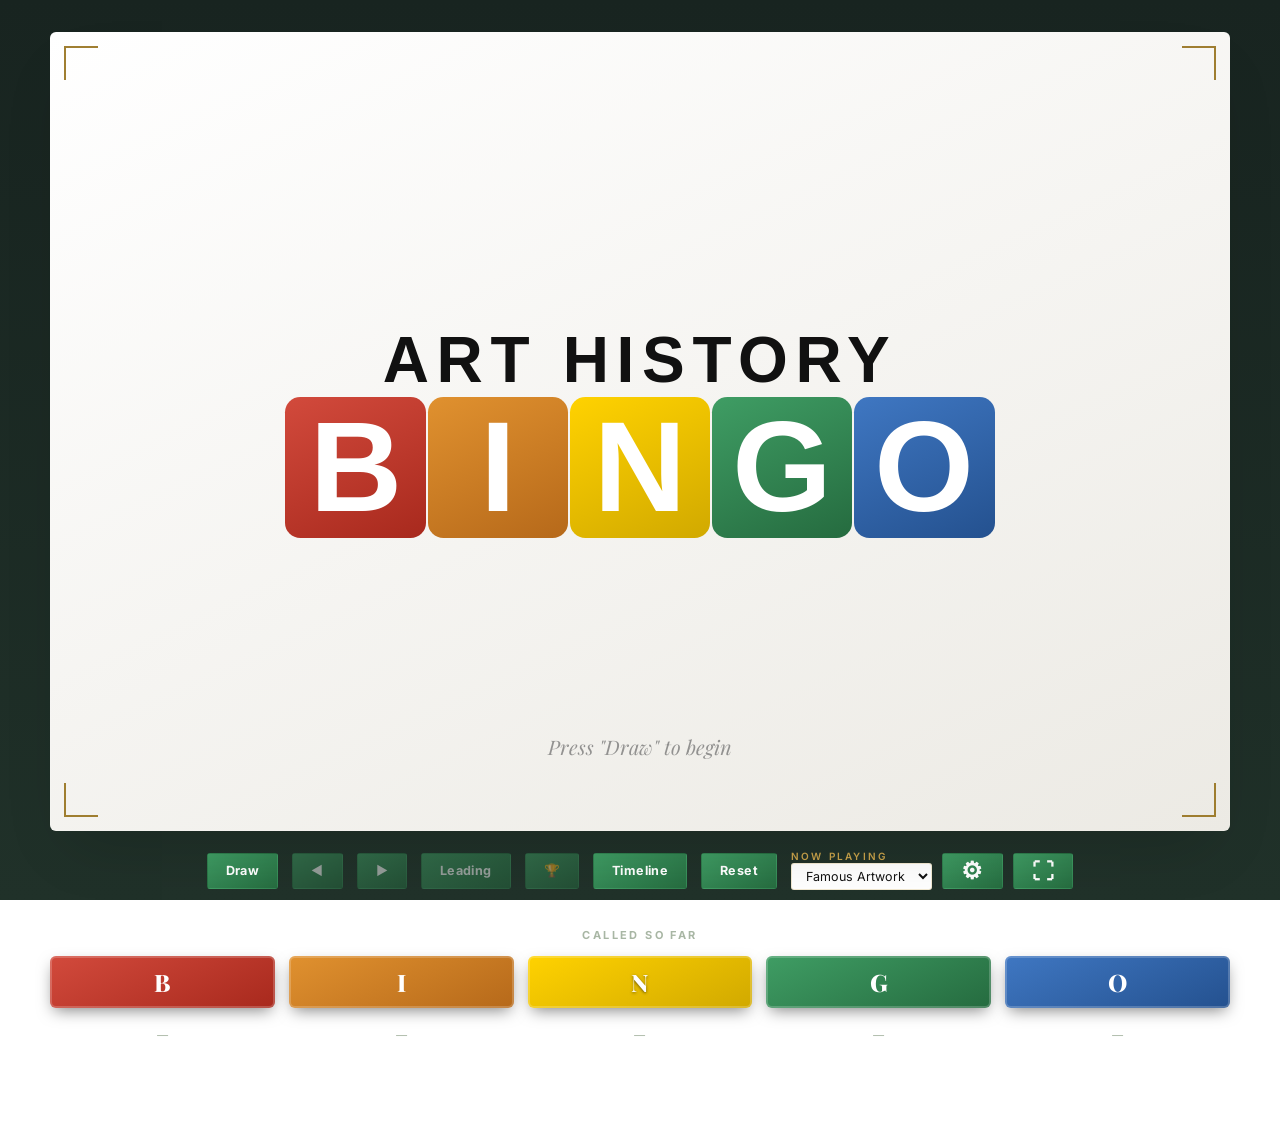
==== commit d136d7fb: "Bump version tags to 20260907d to force fresh asset cache Ensures browsers do not serve any previous" ====
--- a/index.html
+++ b/index.html
@@ -4,7 +4,7 @@
 <meta charset="UTF-8" />
 <meta name="viewport" content="width=device-width, initial-scale=1.0" />
 <title>Bingo Caller</title>
-<link rel="stylesheet" href="style.css?v=20260907c">
+<link rel="stylesheet" href="style.css?v=20260907d">
 </head>
 <body>
 
@@ -141,6 +141,6 @@
 <div class="toast" id="toast"></div>
 
 <script src="seed-data.js?v=20260818e"></script>
-<script src="app.js?v=20260907c"></script>
+<script src="app.js?v=20260907d"></script>
 </body>
 </html>
